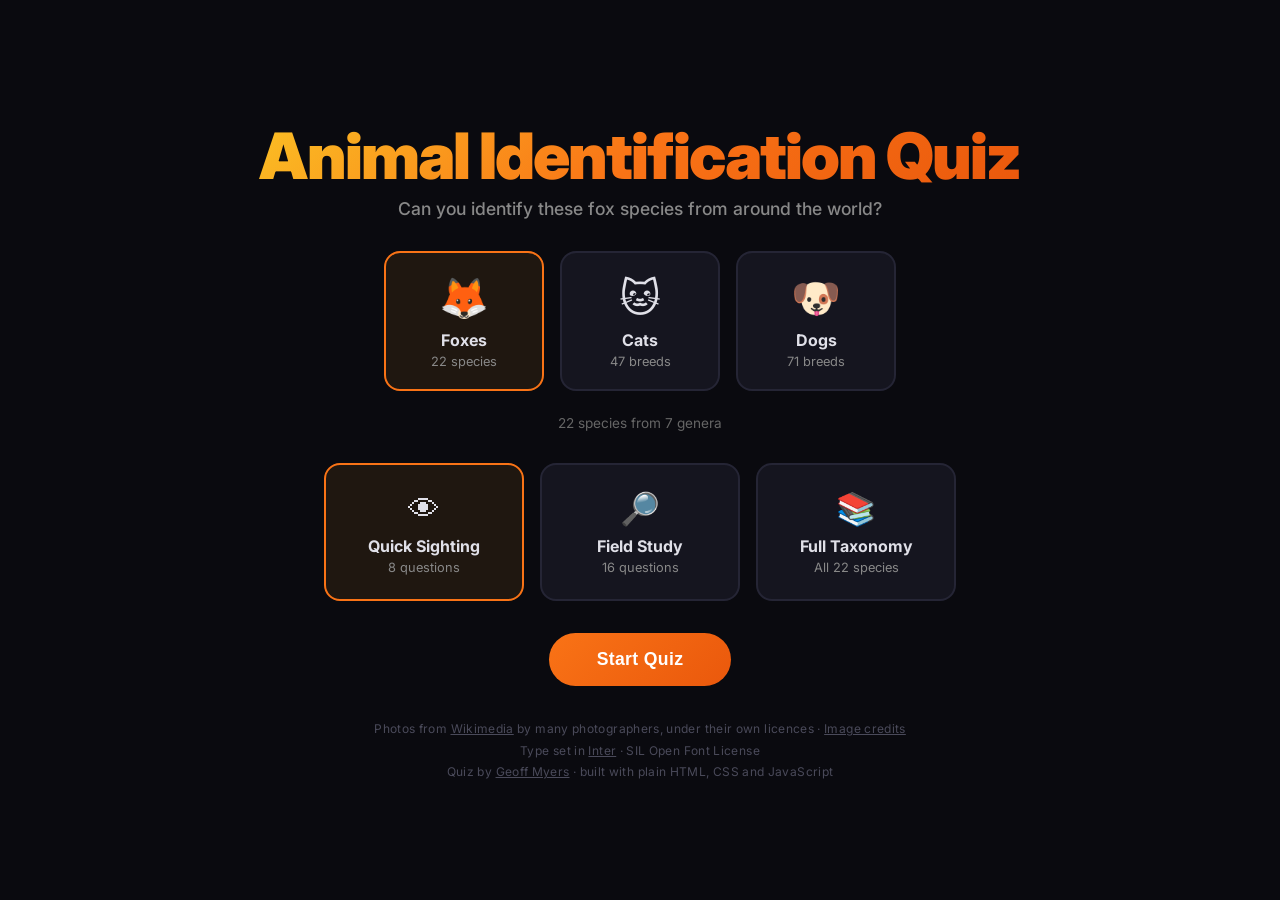
==== index.html @ 2d0aba5a "animal-quiz First publish from the development mono repo at b1ce8e33b. Later publishes add a commit " ====
<!DOCTYPE html>
<html lang="en">
<head>
<meta charset="UTF-8">
<meta name="viewport" content="width=device-width, initial-scale=1.0">
<title>Animal Identification Quiz</title>
<link href="https://fonts.googleapis.com/css2?family=Inter:wght@400;500;600;700;800;900&display=swap" rel="stylesheet">
<link rel="stylesheet" href="styles.css">
</head>
<body>

<div id="loading-overlay">
  <div class="spinner"></div>
  <div style="color: #888; font-weight: 600;">Loading...</div>
</div>

<!-- START SCREEN -->
<div id="start-screen">
  <h1>Animal Identification Quiz</h1>
  <p class="subtitle" id="subtitle">Can you identify these animals from around the world?</p>

  <div class="category-cards">
    <div class="category-card selected" data-category="foxes">
      <div class="category-icon">&#129418;</div>
      <div class="category-name">Foxes</div>
      <div class="category-count" id="cat-count-foxes">24 species</div>
    </div>
    <div class="category-card" data-category="cats">
      <div class="category-icon">&#128049;</div>
      <div class="category-name">Cats</div>
      <div class="category-count" id="cat-count-cats">55 breeds</div>
    </div>
    <div class="category-card" data-category="dogs">
      <div class="category-icon">&#128054;</div>
      <div class="category-name">Dogs</div>
      <div class="category-count" id="cat-count-dogs">73 breeds</div>
    </div>
  </div>

  <p class="species-count" id="species-count"></p>

  <div class="mode-cards">
    <div class="mode-card selected" data-mode="8">
      <div class="mode-icon">&#128065;</div>
      <div class="mode-name">Quick Sighting</div>
      <div class="mode-desc">8 questions</div>
    </div>
    <div class="mode-card" data-mode="16">
      <div class="mode-icon">&#128270;</div>
      <div class="mode-name">Field Study</div>
      <div class="mode-desc">16 questions</div>
    </div>
    <div class="mode-card" data-mode="0">
      <div class="mode-icon">&#128218;</div>
      <div class="mode-name">Full Taxonomy</div>
      <div class="mode-desc" id="full-tax-desc">All species</div>
    </div>
  </div>

  <button class="start-btn" id="start-btn">Start Quiz</button>

  <div class="footer-credits">
    Photos from <a href="https://commons.wikimedia.org/" target="_blank" rel="noopener">Wikimedia</a> by many photographers, under their own licences &middot; <a href="credits.html">Image credits</a><br>
    Type set in <a href="https://fonts.google.com/specimen/Inter" target="_blank" rel="noopener">Inter</a> &middot; SIL Open Font License<br>
    Quiz by <a href="https://www.geoffmyers.com" target="_blank">Geoff Myers</a> &middot; built with plain HTML, CSS and JavaScript
  </div>
</div>

<!-- QUIZ SCREEN -->
<div id="quiz-screen">
  <div class="top-bar">
    <div class="score-display">
      <span class="correct" id="score-correct">0</span>
      <span class="wrong" id="score-wrong">0</span>
      <span class="streak" id="score-streak">&#128293; 0</span>
    </div>
    <div class="progress-text" id="progress-text">1 / 8</div>
    <button class="quit-btn" id="quit-btn">Quit</button>
  </div>

  <div class="quiz-body">
    <div class="timer-bar-track" id="timer-track">
      <div class="timer-bar-fill" id="timer-fill"></div>
    </div>

    <div class="image-container">
      <div class="image-placeholder" id="img-placeholder">Loading...</div>
      <img id="quiz-image" class="loading" alt="Mystery animal" />
    </div>

    <div class="question-label" id="question-label">What species of fox is this?</div>

    <div class="choices" id="choices"></div>

    <div class="feedback" id="feedback"></div>
    <div class="feedback-detail" id="feedback-detail"></div>

    <div class="next-container" id="next-container"></div>

    <div class="keyboard-hint">
      <kbd>1</kbd><kbd>2</kbd><kbd>3</kbd><kbd>4</kbd> to answer &middot;
      <kbd>Enter</kbd> or <kbd>Space</kbd> for next
    </div>
  </div>
</div>

<!-- RESULTS SCREEN -->
<div id="results-screen">
  <div class="results-card">
    <h2 id="results-title">Well done!</h2>
    <p class="result-subtitle" id="results-subtitle"></p>
    <div class="big-score" id="results-percent">0%</div>
    <div class="big-score-label">accuracy</div>
    <div class="stats-row">
      <div class="stat-item green">
        <div class="stat-value" id="results-correct">0</div>
        <div class="stat-label">Correct</div>
      </div>
      <div class="stat-item red">
        <div class="stat-value" id="results-wrong">0</div>
        <div class="stat-label">Wrong</div>
      </div>
      <div class="stat-item gold">
        <div class="stat-value" id="results-streak">0</div>
        <div class="stat-label">Best Streak</div>
      </div>
    </div>
    <div class="results-actions">
      <button class="play-again" id="play-again-btn">Play Again</button>
      <button class="back-btn" id="back-btn">Back to Menu</button>
    </div>
  </div>
</div>

<script src="quiz.js"></script>

</body>
</html>
---- styles.css ----
@import url('https://fonts.googleapis.com/css2?family=Inter:wght@400;500;600;700;800;900&display=swap');

  * { margin: 0; padding: 0; box-sizing: border-box; }

  body {
    font-family: 'Inter', system-ui, -apple-system, sans-serif;
    background: #0a0a0f;
    color: #e0e0e8;
    min-height: 100vh;
    overflow-x: hidden;
  }

  /* --- Start Screen --- */
  #start-screen {
    display: flex;
    flex-direction: column;
    align-items: center;
    justify-content: center;
    min-height: 100vh;
    padding: 2rem;
    text-align: center;
    animation: fadeIn 0.6s ease;
  }

  #start-screen h1 {
    font-size: clamp(2.5rem, 6vw, 4rem);
    font-weight: 900;
    letter-spacing: -0.03em;
    background: linear-gradient(135deg, #fbbf24, #f97316, #ea580c);
    -webkit-background-clip: text;
    -webkit-text-fill-color: transparent;
    background-clip: text;
    margin-bottom: 0.25rem;
  }

  #start-screen .subtitle {
    font-size: 1.1rem;
    color: #888;
    margin-bottom: 2rem;
    font-weight: 500;
  }

  /* --- Category Cards --- */
  .category-cards {
    display: flex;
    gap: 1rem;
    margin-bottom: 1.5rem;
    flex-wrap: wrap;
    justify-content: center;
  }

  .category-card {
    background: #15151f;
    border: 2px solid #252535;
    border-radius: 16px;
    padding: 1.25rem 1.75rem;
    cursor: pointer;
    transition: all 0.2s ease;
    width: 160px;
    text-align: center;
  }

  .category-card:hover { border-color: #f97316; transform: translateY(-2px); }
  .category-card.selected { border-color: #f97316; background: #1f1710; }
  .category-card .category-icon { font-size: 2.5rem; margin-bottom: 0.5rem; }
  .category-card .category-name { font-weight: 700; font-size: 1rem; margin-bottom: 0.25rem; }
  .category-card .category-count { font-size: 0.8rem; color: #888; }

  /* --- Mode Cards --- */
  .mode-cards {
    display: flex;
    gap: 1rem;
    margin-bottom: 2rem;
    flex-wrap: wrap;
    justify-content: center;
  }

  .mode-card {
    background: #15151f;
    border: 2px solid #252535;
    border-radius: 16px;
    padding: 1.5rem 2rem;
    cursor: pointer;
    transition: all 0.2s ease;
    width: 200px;
    text-align: center;
  }

  .mode-card:hover { border-color: #f97316; transform: translateY(-2px); }
  .mode-card.selected { border-color: #f97316; background: #1f1710; }
  .mode-card .mode-icon { font-size: 2rem; margin-bottom: 0.5rem; }
  .mode-card .mode-name { font-weight: 700; font-size: 1rem; margin-bottom: 0.25rem; }
  .mode-card .mode-desc { font-size: 0.8rem; color: #888; }

  .start-btn {
    background: linear-gradient(135deg, #f97316, #ea580c);
    color: #fff;
    border: none;
    padding: 1rem 3rem;
    border-radius: 50px;
    font-size: 1.1rem;
    font-weight: 700;
    cursor: pointer;
    transition: all 0.2s ease;
    letter-spacing: 0.02em;
  }

  .start-btn:hover { transform: scale(1.05); box-shadow: 0 8px 30px rgba(249, 115, 22, 0.3); }

  .species-count { color: #666; font-size: 0.85rem; margin-bottom: 2rem; }

  .footer-credits { color: #4a4a5a; font-size: 0.75rem; margin-top: 2rem; letter-spacing: 0.03em; line-height: 1.8; text-align: center; }
  .footer-credits a { color: #4a4a5a; text-decoration: underline; }

  /* --- Quiz Screen --- */
  #quiz-screen { display: none; }

  .top-bar {
    display: flex;
    align-items: center;
    justify-content: space-between;
    padding: 1rem 1.5rem;
    background: #101018;
    border-bottom: 1px solid #1e1e2e;
    position: sticky;
    top: 0;
    z-index: 10;
  }

  .score-display {
    display: flex;
    gap: 1.5rem;
    font-weight: 600;
    font-size: 0.95rem;
  }

  .score-display .correct { color: #4ade80; }
  .score-display .wrong { color: #f87171; }
  .score-display .streak { color: #fbbf24; }

  .progress-text { font-weight: 600; color: #888; font-size: 0.95rem; }

  .quit-btn {
    background: none;
    border: 1px solid #333;
    color: #888;
    padding: 0.4rem 1rem;
    border-radius: 8px;
    cursor: pointer;
    font-size: 0.85rem;
    font-weight: 600;
    transition: all 0.15s;
  }

  .quit-btn:hover { border-color: #f87171; color: #f87171; }

  .quiz-body {
    max-width: 900px;
    margin: 0 auto;
    padding: 1.5rem;
  }

  .image-container {
    position: relative;
    width: 100%;
    min-height: 280px;
    max-height: 400px;
    background: #111118;
    border-radius: 16px;
    overflow: hidden;
    margin-bottom: 1.5rem;
    border: 1px solid #1e1e2e;
    display: flex;
    align-items: center;
    justify-content: center;
    padding: 0;
  }

  .image-container img {
    width: 100%;
    height: 400px;
    object-fit: contain;
    display: block;
    transition: opacity 0.3s ease;
  }

  .image-container img.loading { opacity: 0; }

  .image-placeholder {
    position: absolute;
    inset: 0;
    display: flex;
    align-items: center;
    justify-content: center;
    color: #333;
    font-size: 1.2rem;
  }

  .question-label {
    font-size: 1.15rem;
    font-weight: 700;
    margin-bottom: 1rem;
    color: #ccc;
    text-align: center;
  }

  .choices {
    display: grid;
    grid-template-columns: 1fr 1fr;
    gap: 0.75rem;
    margin-bottom: 1.5rem;
  }

  @media (max-width: 600px) {
    .choices { grid-template-columns: 1fr; }
  }

  .choice-btn {
    background: #15151f;
    border: 2px solid #252535;
    border-radius: 12px;
    padding: 1rem 1.25rem;
    color: #d0d0d8;
    font-size: 0.95rem;
    font-weight: 600;
    cursor: pointer;
    transition: all 0.15s ease;
    text-align: left;
    line-height: 1.3;
    position: relative;
    overflow: hidden;
  }

  .choice-btn:hover:not(.disabled) {
    border-color: #f97316;
    background: #1f1710;
    transform: translateY(-1px);
  }

  .choice-btn .choice-letter {
    display: inline-block;
    width: 1.6rem;
    height: 1.6rem;
    line-height: 1.6rem;
    text-align: center;
    background: #252535;
    border-radius: 6px;
    font-size: 0.8rem;
    font-weight: 700;
    margin-right: 0.75rem;
    vertical-align: middle;
    transition: background 0.15s;
  }

  .choice-btn.correct-answer {
    border-color: #4ade80;
    background: #0f2a1a;
    animation: popCorrect 0.35s ease;
  }

  .choice-btn.correct-answer .choice-letter { background: #4ade80; color: #0a0a0f; }

  .choice-btn.wrong-answer {
    border-color: #f87171;
    background: #2a0f0f;
    animation: shake 0.4s ease;
  }

  .choice-btn.wrong-answer .choice-letter { background: #f87171; color: #0a0a0f; }

  .choice-btn.disabled { cursor: default; opacity: 0.5; }
  .choice-btn.disabled.correct-answer { opacity: 1; }
  .choice-btn.disabled.wrong-answer { opacity: 1; }

  .next-container {
    text-align: center;
    margin-top: 0.5rem;
    min-height: 3.5rem;
  }

  .next-btn {
    background: linear-gradient(135deg, #f97316, #ea580c);
    color: #fff;
    border: none;
    padding: 0.85rem 2.5rem;
    border-radius: 50px;
    font-size: 1rem;
    font-weight: 700;
    cursor: pointer;
    transition: all 0.15s;
    animation: fadeIn 0.3s ease;
  }

  .next-btn:hover { transform: scale(1.05); }

  .feedback {
    text-align: center;
    font-size: 1.1rem;
    font-weight: 700;
    min-height: 1.8rem;
    margin-bottom: 0.25rem;
  }

  .feedback.correct-fb { color: #4ade80; }
  .feedback.wrong-fb { color: #f87171; }

  .feedback-detail {
    text-align: center;
    font-size: 0.85rem;
    font-style: italic;
    color: #888;
    min-height: 1.2rem;
    margin-bottom: 0.5rem;
  }

  /* --- Results Screen --- */
  #results-screen {
    display: none;
    min-height: 100vh;
    padding: 2rem;
    animation: fadeIn 0.6s ease;
  }

  .results-card {
    max-width: 500px;
    margin: 3rem auto;
    background: #15151f;
    border-radius: 20px;
    padding: 2.5rem;
    text-align: center;
    border: 1px solid #252535;
  }

  .results-card h2 {
    font-size: 1.8rem;
    font-weight: 800;
    margin-bottom: 0.5rem;
  }

  .results-card .result-subtitle { color: #888; margin-bottom: 2rem; }

  .big-score {
    font-size: 4rem;
    font-weight: 900;
    background: linear-gradient(135deg, #fbbf24, #f97316);
    -webkit-background-clip: text;
    -webkit-text-fill-color: transparent;
    background-clip: text;
    margin-bottom: 0.25rem;
  }

  .big-score-label { color: #888; font-size: 0.95rem; margin-bottom: 2rem; }

  .stats-row {
    display: flex;
    justify-content: center;
    gap: 2rem;
    margin-bottom: 2rem;
  }

  .stat-item { text-align: center; }
  .stat-value { font-size: 1.8rem; font-weight: 800; }
  .stat-label { font-size: 0.8rem; color: #888; font-weight: 600; text-transform: uppercase; letter-spacing: 0.05em; }
  .stat-item.green .stat-value { color: #4ade80; }
  .stat-item.red .stat-value { color: #f87171; }
  .stat-item.gold .stat-value { color: #fbbf24; }

  .results-actions { display: flex; gap: 0.75rem; justify-content: center; flex-wrap: wrap; }

  .results-actions button {
    padding: 0.85rem 2rem;
    border-radius: 50px;
    font-size: 0.95rem;
    font-weight: 700;
    cursor: pointer;
    transition: all 0.15s;
    border: none;
  }

  .results-actions .play-again {
    background: linear-gradient(135deg, #f97316, #ea580c);
    color: #fff;
  }

  .results-actions .play-again:hover { transform: scale(1.05); }

  .results-actions .back-btn {
    background: #252535;
    color: #ccc;
    border: 1px solid #333;
  }

  .results-actions .back-btn:hover { border-color: #888; }

  /* --- Timer Bar --- */
  .timer-bar-track {
    height: 4px;
    background: #1e1e2e;
    border-radius: 2px;
    margin-bottom: 1.5rem;
    overflow: hidden;
  }

  .timer-bar-fill {
    height: 100%;
    background: linear-gradient(90deg, #4ade80, #fbbf24, #f87171);
    border-radius: 2px;
    transition: width 0.1s linear;
    width: 100%;
  }

  /* --- Keyboard hint --- */
  .keyboard-hint {
    text-align: center;
    color: #444;
    font-size: 0.8rem;
    margin-top: 0.5rem;
  }

  .keyboard-hint kbd {
    display: inline-block;
    background: #1e1e2e;
    border: 1px solid #333;
    border-radius: 4px;
    padding: 0.1rem 0.4rem;
    font-family: inherit;
    font-size: 0.75rem;
    margin: 0 0.1rem;
  }

  /* --- Animations --- */
  @keyframes fadeIn { from { opacity: 0; transform: translateY(10px); } to { opacity: 1; transform: translateY(0); } }
  @keyframes popCorrect { 0% { transform: scale(1); } 50% { transform: scale(1.03); } 100% { transform: scale(1); } }
  @keyframes shake { 0%, 100% { transform: translateX(0); } 20% { transform: translateX(-6px); } 40% { transform: translateX(6px); } 60% { transform: translateX(-4px); } 80% { transform: translateX(4px); } }

  /* --- Loading overlay --- */
  #loading-overlay {
    position: fixed;
    inset: 0;
    background: #0a0a0f;
    display: flex;
    flex-direction: column;
    align-items: center;
    justify-content: center;
    z-index: 100;
    transition: opacity 0.4s;
  }

  #loading-overlay.hidden { opacity: 0; pointer-events: none; }

  .spinner {
    width: 40px; height: 40px;
    border: 3px solid #252535;
    border-top-color: #f97316;
    border-radius: 50%;
    animation: spin 0.8s linear infinite;
    margin-bottom: 1rem;
  }

  @keyframes spin { to { transform: rotate(360deg); } }
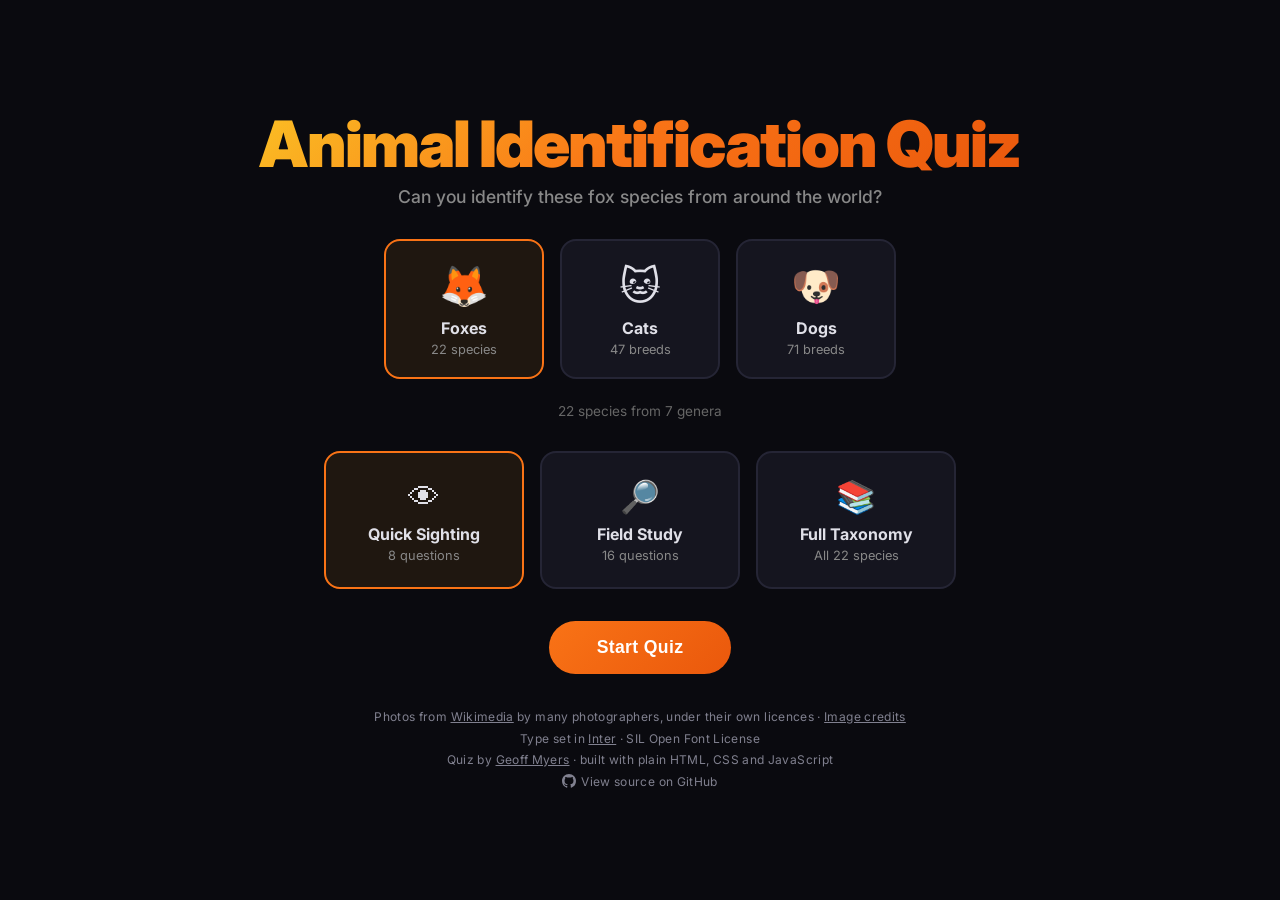
==== commit fc9ca155: "Sync from the development mono repo (c18f969aa) A squashed sync of the upstream changes since the la" ====
--- a/index.html
+++ b/index.html
@@ -20,38 +20,38 @@
   <p class="subtitle" id="subtitle">Can you identify these animals from around the world?</p>
 
   <div class="category-cards">
-    <div class="category-card selected" data-category="foxes">
-      <div class="category-icon">&#129418;</div>
+    <div class="category-card selected" data-category="foxes" role="button" tabindex="0" aria-pressed="true">
+      <div class="category-icon" aria-hidden="true">&#129418;</div>
       <div class="category-name">Foxes</div>
-      <div class="category-count" id="cat-count-foxes">24 species</div>
+      <div class="category-count" id="cat-count-foxes">22 species</div>
     </div>
-    <div class="category-card" data-category="cats">
-      <div class="category-icon">&#128049;</div>
+    <div class="category-card" data-category="cats" role="button" tabindex="0" aria-pressed="false">
+      <div class="category-icon" aria-hidden="true">&#128049;</div>
       <div class="category-name">Cats</div>
-      <div class="category-count" id="cat-count-cats">55 breeds</div>
+      <div class="category-count" id="cat-count-cats">47 breeds</div>
     </div>
-    <div class="category-card" data-category="dogs">
-      <div class="category-icon">&#128054;</div>
+    <div class="category-card" data-category="dogs" role="button" tabindex="0" aria-pressed="false">
+      <div class="category-icon" aria-hidden="true">&#128054;</div>
       <div class="category-name">Dogs</div>
-      <div class="category-count" id="cat-count-dogs">73 breeds</div>
+      <div class="category-count" id="cat-count-dogs">71 breeds</div>
     </div>
   </div>
 
   <p class="species-count" id="species-count"></p>
 
   <div class="mode-cards">
-    <div class="mode-card selected" data-mode="8">
-      <div class="mode-icon">&#128065;</div>
+    <div class="mode-card selected" data-mode="8" role="button" tabindex="0" aria-pressed="true">
+      <div class="mode-icon" aria-hidden="true">&#128065;</div>
       <div class="mode-name">Quick Sighting</div>
       <div class="mode-desc">8 questions</div>
     </div>
-    <div class="mode-card" data-mode="16">
-      <div class="mode-icon">&#128270;</div>
+    <div class="mode-card" data-mode="16" role="button" tabindex="0" aria-pressed="false">
+      <div class="mode-icon" aria-hidden="true">&#128270;</div>
       <div class="mode-name">Field Study</div>
       <div class="mode-desc">16 questions</div>
     </div>
-    <div class="mode-card" data-mode="0">
-      <div class="mode-icon">&#128218;</div>
+    <div class="mode-card" data-mode="0" role="button" tabindex="0" aria-pressed="false">
+      <div class="mode-icon" aria-hidden="true">&#128218;</div>
       <div class="mode-name">Full Taxonomy</div>
       <div class="mode-desc" id="full-tax-desc">All species</div>
     </div>
@@ -62,19 +62,23 @@
   <div class="footer-credits">
     Photos from <a href="https://commons.wikimedia.org/" target="_blank" rel="noopener">Wikimedia</a> by many photographers, under their own licences &middot; <a href="credits.html">Image credits</a><br>
     Type set in <a href="https://fonts.google.com/specimen/Inter" target="_blank" rel="noopener">Inter</a> &middot; SIL Open Font License<br>
-    Quiz by <a href="https://www.geoffmyers.com" target="_blank">Geoff Myers</a> &middot; built with plain HTML, CSS and JavaScript
+    Quiz by <a href="https://www.geoffmyers.com" target="_blank">Geoff Myers</a> &middot; built with plain HTML, CSS and JavaScript<br>
+    <a class="gh-link" href="https://github.com/geoffmyers/animal-quiz" target="_blank" rel="noopener noreferrer">
+      <svg viewBox="0 0 16 16" width="14" height="14" aria-hidden="true" focusable="false" fill="currentColor"><path d="M8 0c4.42 0 8 3.58 8 8a8.013 8.013 0 0 1-5.45 7.59c-.4.08-.55-.17-.55-.38 0-.27.01-1.13.01-2.2 0-.75-.25-1.23-.54-1.48 1.78-.2 3.65-.88 3.65-3.95 0-.88-.31-1.59-.82-2.15.08-.2.36-1.02-.08-2.12 0 0-.67-.22-2.2.82-.64-.18-1.32-.27-2-.27-.68 0-1.36.09-2 .27-1.53-1.03-2.2-.82-2.2-.82-.44 1.1-.16 1.92-.08 2.12-.51.56-.82 1.28-.82 2.15 0 3.06 1.86 3.75 3.64 3.95-.23.2-.44.55-.51 1.07-.46.21-1.61.55-2.33-.66-.15-.24-.6-.83-1.23-.82-.67.01-.27.38.01.53.34.19.73.9.82 1.13.16.45.68 1.31 2.69.94 0 .67.01 1.3.01 1.49 0 .21-.15.45-.55.38A7.995 7.995 0 0 1 0 8c0-4.42 3.58-8 8-8Z"></path></svg>
+      <span>View source on GitHub</span>
+    </a>
   </div>
 </div>
 
 <!-- QUIZ SCREEN -->
 <div id="quiz-screen">
   <div class="top-bar">
-    <div class="score-display">
+    <div class="score-display" aria-live="polite">
       <span class="correct" id="score-correct">0</span>
       <span class="wrong" id="score-wrong">0</span>
       <span class="streak" id="score-streak">&#128293; 0</span>
     </div>
-    <div class="progress-text" id="progress-text">1 / 8</div>
+    <div class="progress-text" id="progress-text" aria-live="polite">1 / 8</div>
     <button class="quit-btn" id="quit-btn">Quit</button>
   </div>
 
@@ -92,8 +96,8 @@
 
     <div class="choices" id="choices"></div>
 
-    <div class="feedback" id="feedback"></div>
-    <div class="feedback-detail" id="feedback-detail"></div>
+    <div class="feedback" id="feedback" aria-live="polite" aria-atomic="true"></div>
+    <div class="feedback-detail" id="feedback-detail" aria-live="polite"></div>
 
     <div class="next-container" id="next-container"></div>
 
--- a/styles.css
+++ b/styles.css
@@ -92,6 +92,10 @@
   .mode-card .mode-name { font-weight: 700; font-size: 1rem; margin-bottom: 0.25rem; }
   .mode-card .mode-desc { font-size: 0.8rem; color: #888; }
 
+  .category-card:focus-visible, .mode-card:focus-visible {
+    outline: 2px solid #f97316; outline-offset: 2px;
+  }
+
   .start-btn {
     background: linear-gradient(135deg, #f97316, #ea580c);
     color: #fff;
@@ -109,8 +113,13 @@
 
   .species-count { color: #666; font-size: 0.85rem; margin-bottom: 2rem; }
 
-  .footer-credits { color: #4a4a5a; font-size: 0.75rem; margin-top: 2rem; letter-spacing: 0.03em; line-height: 1.8; text-align: center; }
-  .footer-credits a { color: #4a4a5a; text-decoration: underline; }
+  /* #80808f on the #0a0a0f page background is ~5.1:1 — the licences these
+     credits satisfy require attribution to actually be readable (AA is
+     4.5:1 for this text size; the previous #4a4a5a was ~2.3:1). */
+  .footer-credits { color: #80808f; font-size: 0.75rem; margin-top: 2rem; letter-spacing: 0.03em; line-height: 1.8; text-align: center; }
+  .footer-credits a { color: #80808f; text-decoration: underline; }
+  .footer-credits .gh-link { display: inline-flex; align-items: center; gap: 5px; text-decoration: none; }
+  .footer-credits .gh-link svg { flex-shrink: 0; }
 
   /* --- Quiz Screen --- */
   #quiz-screen { display: none; }
